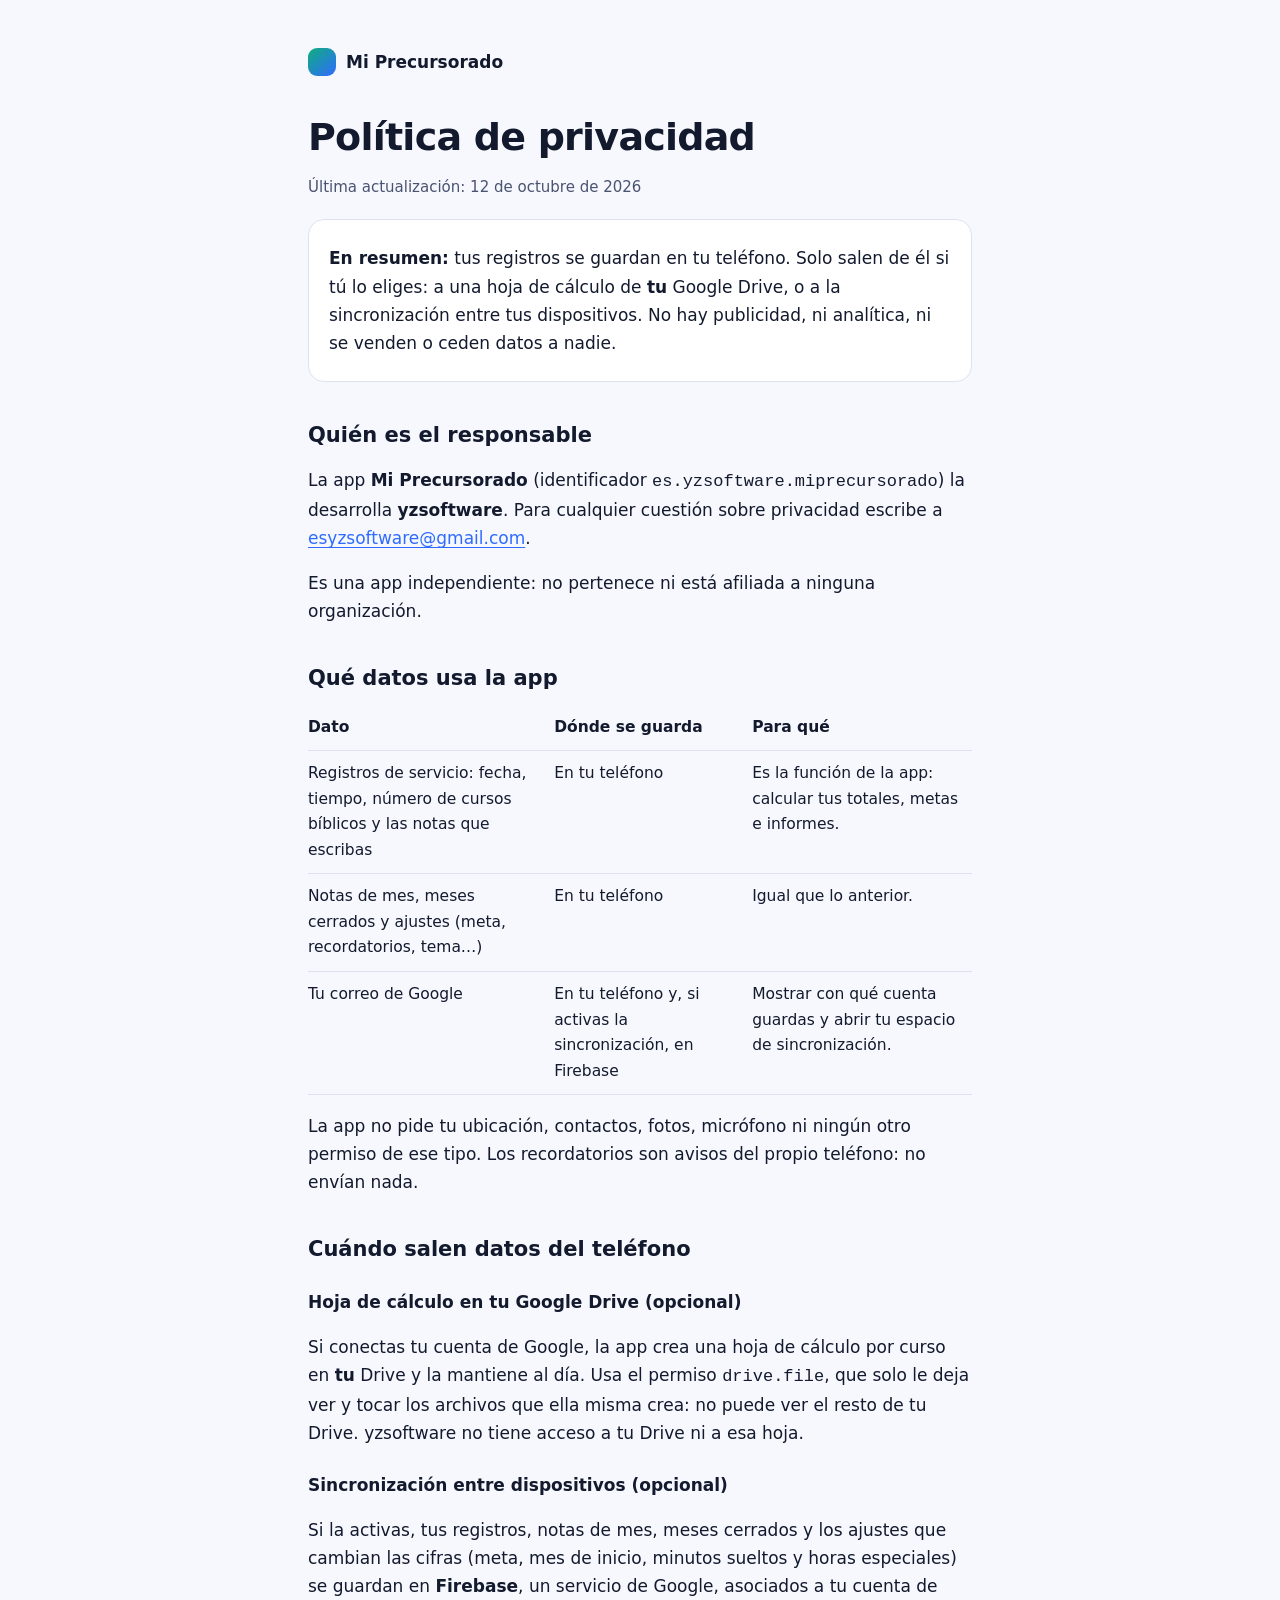
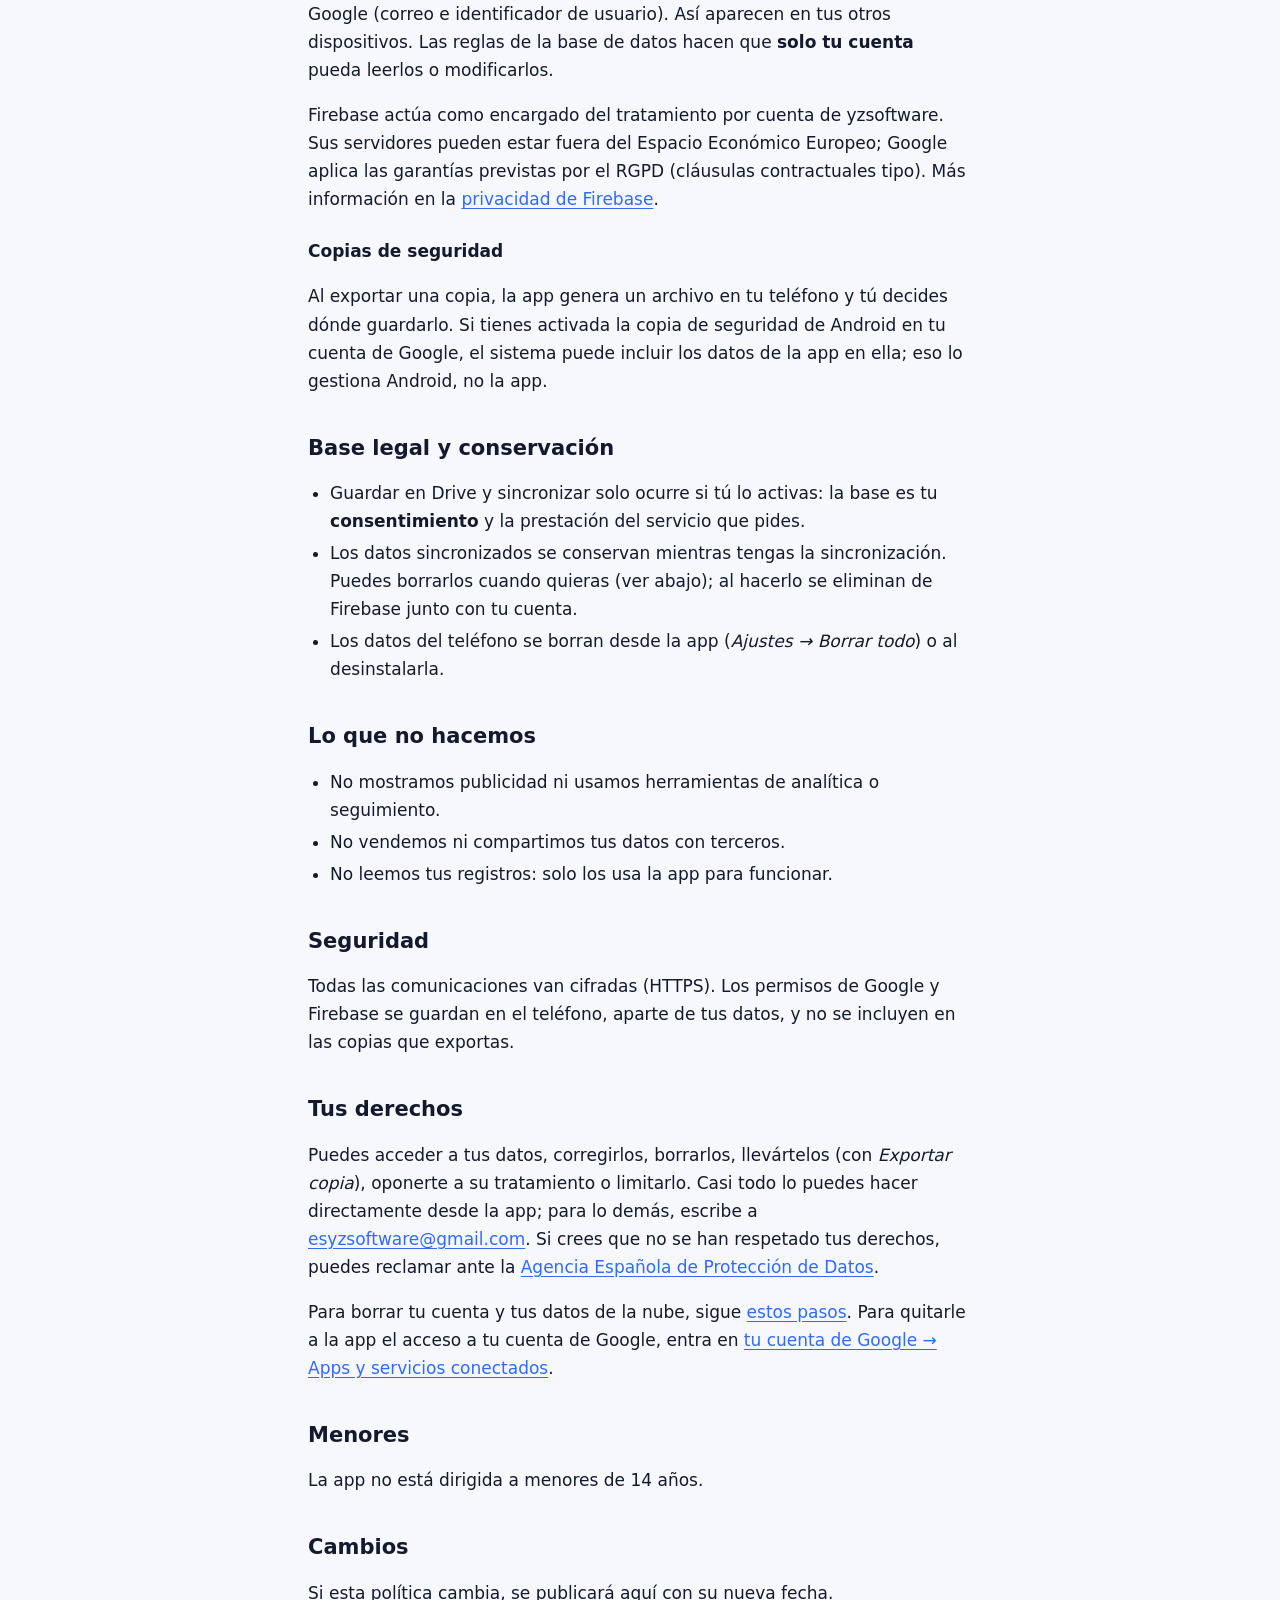
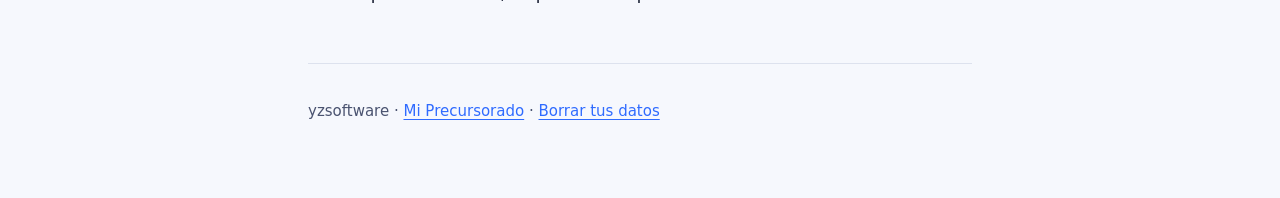
==== privacidad.html @ 78ad8b09 "Política de privacidad y borrado de datos de Mi Precursorado" ====
<!doctype html>
<html lang="es">
<head>
<meta charset="utf-8">
<meta name="viewport" content="width=device-width, initial-scale=1">
<title>Privacidad · Mi Precursorado</title>
<meta name="description" content="Política de privacidad de la app Mi Precursorado (es.yzsoftware.miprecursorado).">
<link rel="stylesheet" href="estilo.css">
</head>
<body>
<main>
  <a class="marca" href="./"><i aria-hidden="true"></i>Mi Precursorado</a>
  <h1>Política de privacidad</h1>
  <p class="fecha">Última actualización: 12 de octubre de 2026</p>

  <div class="caja">
    <p><b>En resumen:</b> tus registros se guardan en tu teléfono. Solo salen de él si tú lo eliges: a una hoja de cálculo de <b>tu</b> Google Drive, o a la sincronización entre tus dispositivos. No hay publicidad, ni analítica, ni se venden o ceden datos a nadie.</p>
  </div>

  <h2>Quién es el responsable</h2>
  <p>La app <b>Mi Precursorado</b> (identificador <code>es.yzsoftware.miprecursorado</code>) la desarrolla <b>yzsoftware</b>. Para cualquier cuestión sobre privacidad escribe a <a href="mailto:esyzsoftware@gmail.com">esyzsoftware@gmail.com</a>.</p>
  <p>Es una app independiente: no pertenece ni está afiliada a ninguna organización.</p>

  <h2>Qué datos usa la app</h2>
  <table>
    <thead><tr><th>Dato</th><th>Dónde se guarda</th><th>Para qué</th></tr></thead>
    <tbody>
      <tr><td>Registros de servicio: fecha, tiempo, número de cursos bíblicos y las notas que escribas</td><td>En tu teléfono</td><td>Es la función de la app: calcular tus totales, metas e informes.</td></tr>
      <tr><td>Notas de mes, meses cerrados y ajustes (meta, recordatorios, tema…)</td><td>En tu teléfono</td><td>Igual que lo anterior.</td></tr>
      <tr><td>Tu correo de Google</td><td>En tu teléfono y, si activas la sincronización, en Firebase</td><td>Mostrar con qué cuenta guardas y abrir tu espacio de sincronización.</td></tr>
    </tbody>
  </table>
  <p>La app no pide tu ubicación, contactos, fotos, micrófono ni ningún otro permiso de ese tipo. Los recordatorios son avisos del propio teléfono: no envían nada.</p>

  <h2>Cuándo salen datos del teléfono</h2>
  <h3>Hoja de cálculo en tu Google Drive (opcional)</h3>
  <p>Si conectas tu cuenta de Google, la app crea una hoja de cálculo por curso en <b>tu</b> Drive y la mantiene al día. Usa el permiso <code>drive.file</code>, que solo le deja ver y tocar los archivos que ella misma crea: no puede ver el resto de tu Drive. yzsoftware no tiene acceso a tu Drive ni a esa hoja.</p>

  <h3>Sincronización entre dispositivos (opcional)</h3>
  <p>Si la activas, tus registros, notas de mes, meses cerrados y los ajustes que cambian las cifras (meta, mes de inicio, minutos sueltos y horas especiales) se guardan en <b>Firebase</b>, un servicio de Google, asociados a tu cuenta de Google (correo e identificador de usuario). Así aparecen en tus otros dispositivos. Las reglas de la base de datos hacen que <b>solo tu cuenta</b> pueda leerlos o modificarlos.</p>
  <p>Firebase actúa como encargado del tratamiento por cuenta de yzsoftware. Sus servidores pueden estar fuera del Espacio Económico Europeo; Google aplica las garantías previstas por el RGPD (cláusulas contractuales tipo). Más información en la <a href="https://firebase.google.com/support/privacy" rel="noopener">privacidad de Firebase</a>.</p>

  <h3>Copias de seguridad</h3>
  <p>Al exportar una copia, la app genera un archivo en tu teléfono y tú decides dónde guardarlo. Si tienes activada la copia de seguridad de Android en tu cuenta de Google, el sistema puede incluir los datos de la app en ella; eso lo gestiona Android, no la app.</p>

  <h2>Base legal y conservación</h2>
  <ul>
    <li>Guardar en Drive y sincronizar solo ocurre si tú lo activas: la base es tu <b>consentimiento</b> y la prestación del servicio que pides.</li>
    <li>Los datos sincronizados se conservan mientras tengas la sincronización. Puedes borrarlos cuando quieras (ver abajo); al hacerlo se eliminan de Firebase junto con tu cuenta.</li>
    <li>Los datos del teléfono se borran desde la app (<i>Ajustes → Borrar todo</i>) o al desinstalarla.</li>
  </ul>

  <h2>Lo que no hacemos</h2>
  <ul>
    <li>No mostramos publicidad ni usamos herramientas de analítica o seguimiento.</li>
    <li>No vendemos ni compartimos tus datos con terceros.</li>
    <li>No leemos tus registros: solo los usa la app para funcionar.</li>
  </ul>

  <h2>Seguridad</h2>
  <p>Todas las comunicaciones van cifradas (HTTPS). Los permisos de Google y Firebase se guardan en el teléfono, aparte de tus datos, y no se incluyen en las copias que exportas.</p>

  <h2>Tus derechos</h2>
  <p>Puedes acceder a tus datos, corregirlos, borrarlos, llevártelos (con <i>Exportar copia</i>), oponerte a su tratamiento o limitarlo. Casi todo lo puedes hacer directamente desde la app; para lo demás, escribe a <a href="mailto:esyzsoftware@gmail.com">esyzsoftware@gmail.com</a>. Si crees que no se han respetado tus derechos, puedes reclamar ante la <a href="https://www.aepd.es" rel="noopener">Agencia Española de Protección de Datos</a>.</p>
  <p>Para borrar tu cuenta y tus datos de la nube, sigue <a href="borrar-datos.html">estos pasos</a>. Para quitarle a la app el acceso a tu cuenta de Google, entra en <a href="https://myaccount.google.com/connections" rel="noopener">tu cuenta de Google → Apps y servicios conectados</a>.</p>

  <h2>Menores</h2>
  <p>La app no está dirigida a menores de 14 años.</p>

  <h2>Cambios</h2>
  <p>Si esta política cambia, se publicará aquí con su nueva fecha.</p>

  <footer>
    <p>yzsoftware · <a href="./">Mi Precursorado</a> · <a href="borrar-datos.html">Borrar tus datos</a></p>
  </footer>
</main>
</body>
</html>
---- estilo.css ----
:root{
  --fondo:#f6f8fd;
  --papel:#ffffff;
  --texto:#131a2e;
  --suave:#4a5370;
  --linea:#dde2ee;
  --acento:#2f6bff;
  --acento-2:#0fae7f;
  color-scheme:light dark;
}
@media (prefers-color-scheme:dark){
  :root{
    --fondo:#080c18;
    --papel:#0f1526;
    --texto:#eef2ff;
    --suave:#a9b2cc;
    --linea:#232c45;
    --acento:#7fb0ff;
    --acento-2:#7bf1c4;
  }
}
*{box-sizing:border-box}
html{-webkit-text-size-adjust:100%}
body{
  margin:0;background:var(--fondo);color:var(--texto);
  font:17px/1.65 -apple-system,"Segoe UI",Roboto,system-ui,sans-serif;
  -webkit-font-smoothing:antialiased;
}
::selection{background:color-mix(in srgb,var(--acento) 30%,transparent)}
a{color:var(--acento);text-underline-offset:3px}
a:focus-visible{outline:2px solid var(--acento);outline-offset:3px;border-radius:4px}
main{max-width:44rem;margin:0 auto;padding:48px 20px 64px}
.marca{display:flex;align-items:center;gap:10px;font-weight:700;text-decoration:none;color:var(--texto);margin-bottom:40px}
.marca i{width:28px;height:28px;border-radius:9px;background:linear-gradient(140deg,var(--acento-2),var(--acento))}
h1{font-size:clamp(28px,6vw,38px);line-height:1.15;letter-spacing:-.02em;margin:0 0 12px;text-wrap:balance}
h2{font-size:21px;line-height:1.3;margin:40px 0 8px}
h3{font-size:17px;margin:24px 0 4px}
p,li{max-width:68ch}
ul,ol{padding-left:1.3em}
li{margin:4px 0}
.entradilla{font-size:19px;color:var(--suave);margin:0 0 8px}
.fecha{color:var(--suave);font-size:15px}
.caja{background:var(--papel);border:1px solid var(--linea);border-radius:16px;padding:18px 20px;margin:20px 0}
.caja p{margin:6px 0}
table{width:100%;border-collapse:collapse;font-size:15.5px;margin:12px 0}
th,td{text-align:left;vertical-align:top;padding:10px 12px 10px 0;border-bottom:1px solid var(--linea)}
th{font-weight:650}
.enlaces{list-style:none;padding:0;display:grid;gap:12px;margin:32px 0}
.enlaces a{display:block;padding:16px 18px;border:1px solid var(--linea);border-radius:14px;background:var(--papel);
  text-decoration:none;color:var(--texto);font-weight:650}
.enlaces a span{display:block;font-weight:400;color:var(--suave);font-size:15px}
.enlaces a:hover{border-color:var(--acento)}
footer{margin-top:56px;padding-top:20px;border-top:1px solid var(--linea);color:var(--suave);font-size:15px}
@media (max-width:520px){
  body{font-size:16px}
  table,thead,tbody,tr,th,td{display:block}
  thead{display:none}
  tr{padding:10px 0;border-bottom:1px solid var(--linea)}
  td{border:0;padding:2px 0}
  td:first-child{font-weight:650}
}
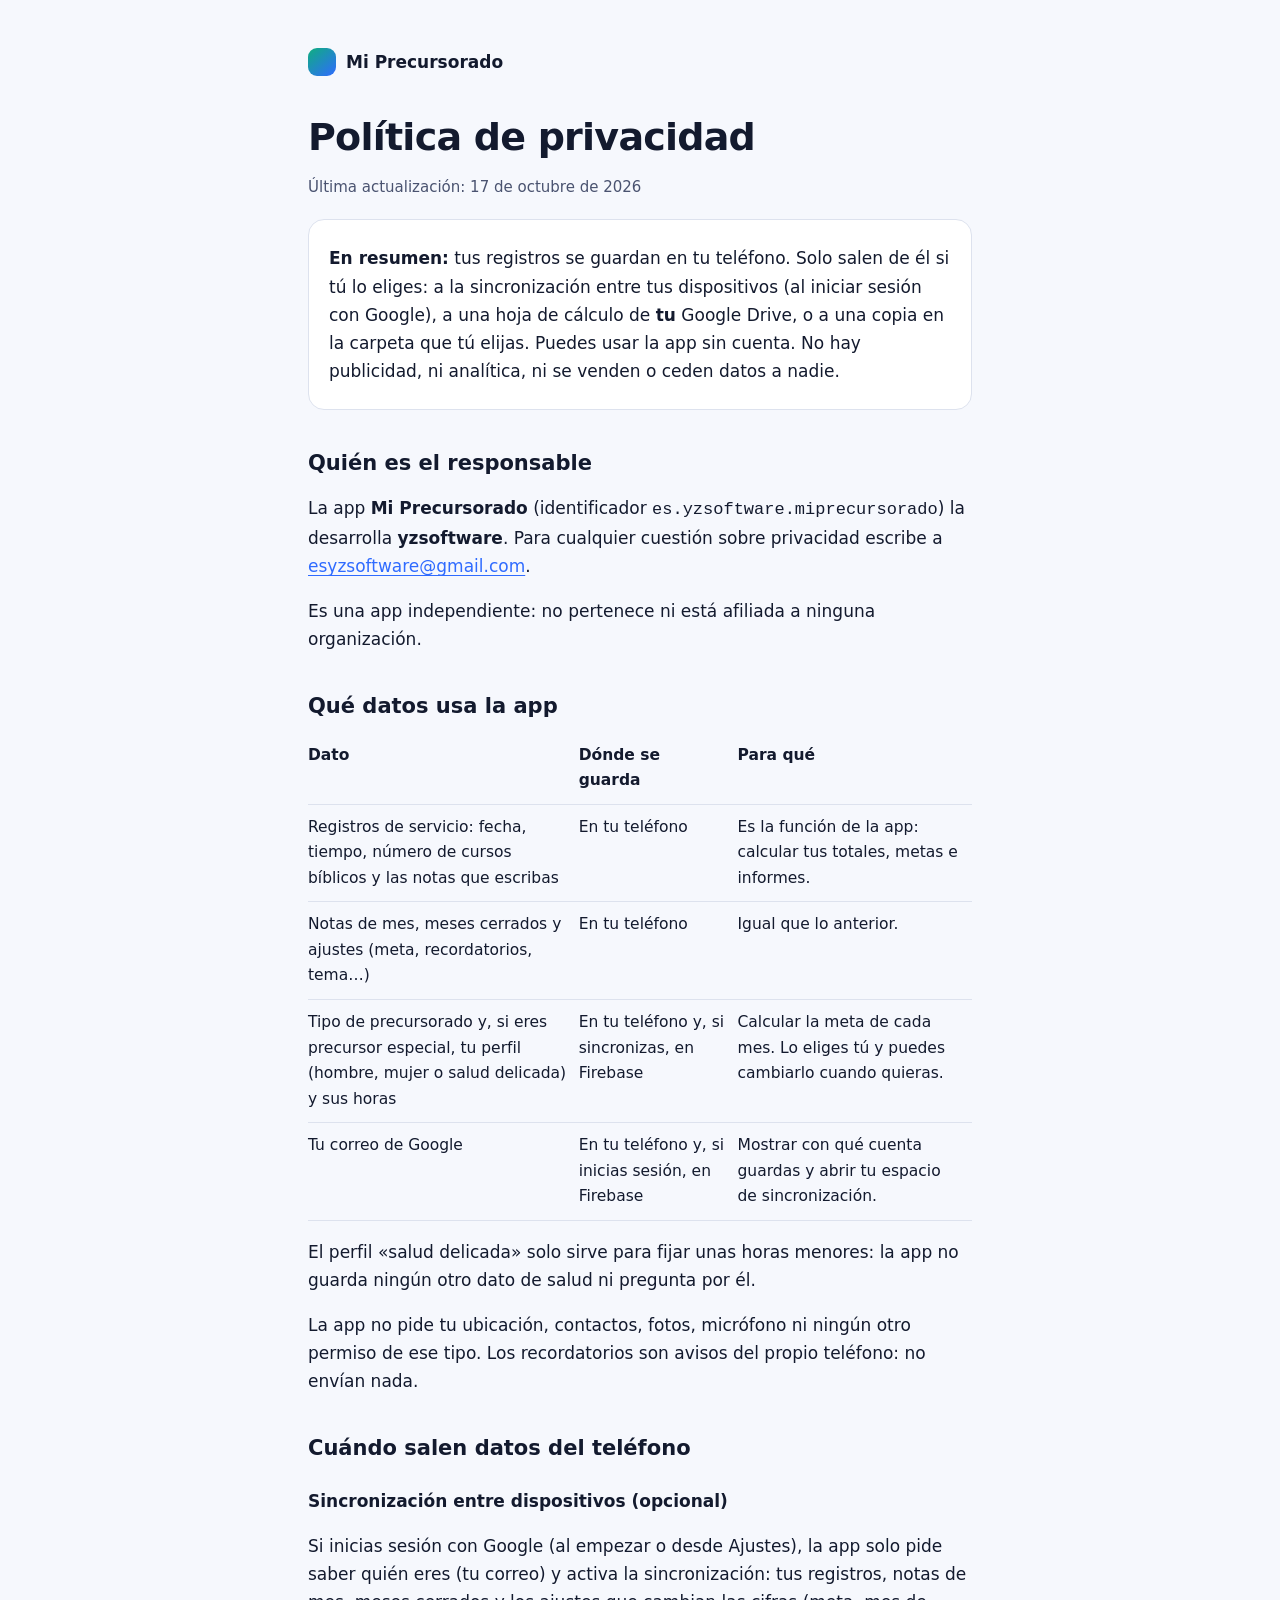
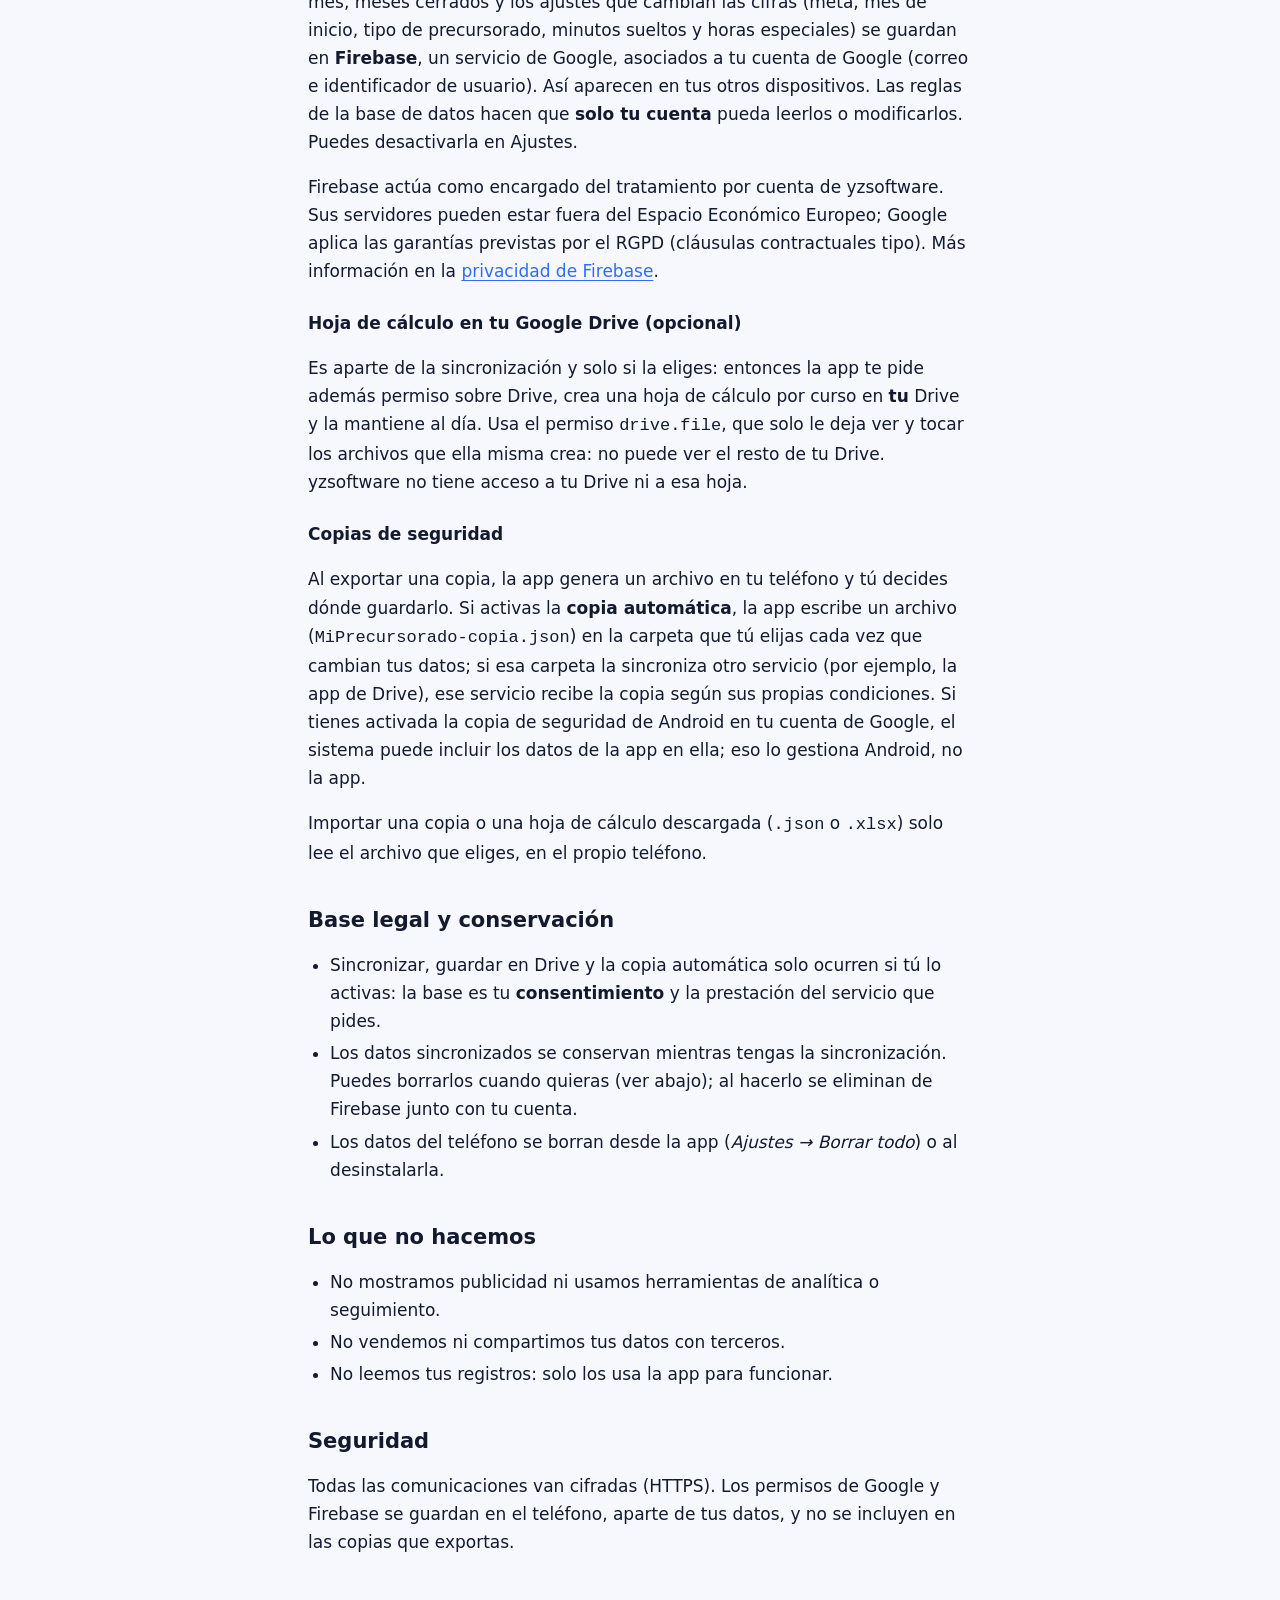
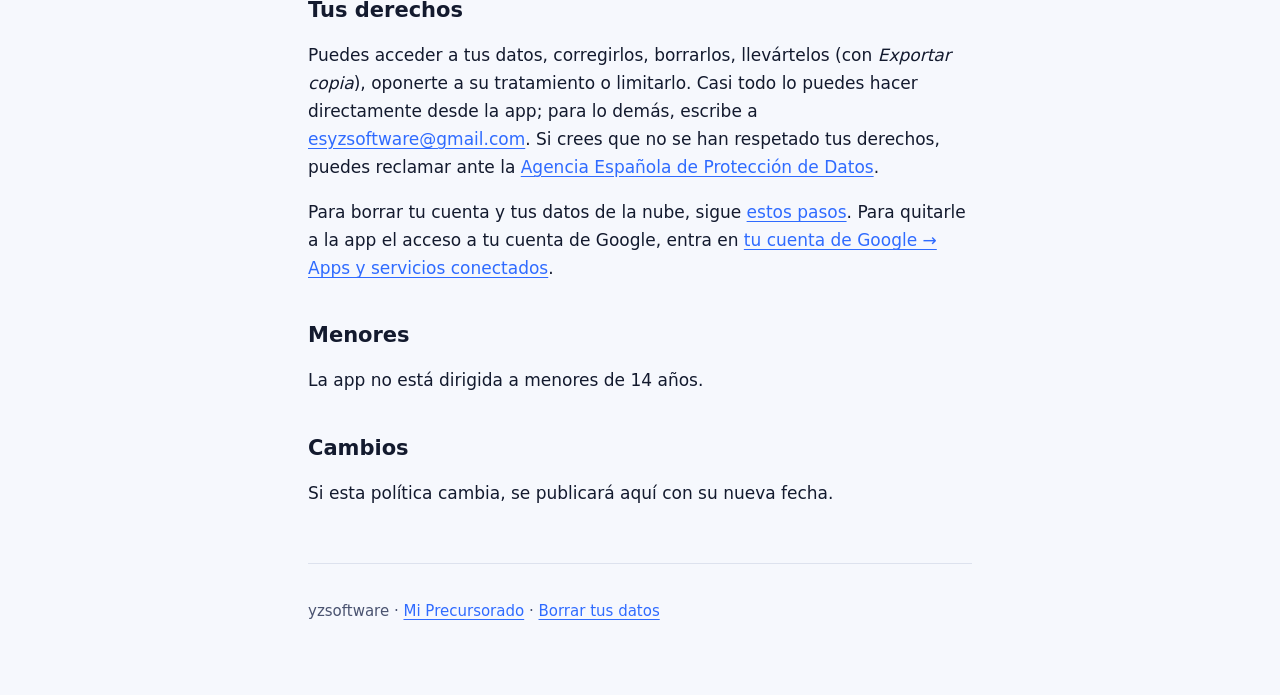
==== commit 37676a51: "Política de privacidad: inicio de sesión, tipo de precursorado, copia automática e importar Co-Autho" ====
--- a/privacidad.html
+++ b/privacidad.html
@@ -11,10 +11,10 @@
 <main>
   <a class="marca" href="./"><i aria-hidden="true"></i>Mi Precursorado</a>
   <h1>Política de privacidad</h1>
-  <p class="fecha">Última actualización: 12 de octubre de 2026</p>
+  <p class="fecha">Última actualización: 17 de octubre de 2026</p>
 
   <div class="caja">
-    <p><b>En resumen:</b> tus registros se guardan en tu teléfono. Solo salen de él si tú lo eliges: a una hoja de cálculo de <b>tu</b> Google Drive, o a la sincronización entre tus dispositivos. No hay publicidad, ni analítica, ni se venden o ceden datos a nadie.</p>
+    <p><b>En resumen:</b> tus registros se guardan en tu teléfono. Solo salen de él si tú lo eliges: a la sincronización entre tus dispositivos (al iniciar sesión con Google), a una hoja de cálculo de <b>tu</b> Google Drive, o a una copia en la carpeta que tú elijas. Puedes usar la app sin cuenta. No hay publicidad, ni analítica, ni se venden o ceden datos a nadie.</p>
   </div>
 
   <h2>Quién es el responsable</h2>
@@ -27,25 +27,28 @@
     <tbody>
       <tr><td>Registros de servicio: fecha, tiempo, número de cursos bíblicos y las notas que escribas</td><td>En tu teléfono</td><td>Es la función de la app: calcular tus totales, metas e informes.</td></tr>
       <tr><td>Notas de mes, meses cerrados y ajustes (meta, recordatorios, tema…)</td><td>En tu teléfono</td><td>Igual que lo anterior.</td></tr>
-      <tr><td>Tu correo de Google</td><td>En tu teléfono y, si activas la sincronización, en Firebase</td><td>Mostrar con qué cuenta guardas y abrir tu espacio de sincronización.</td></tr>
+      <tr><td>Tipo de precursorado y, si eres precursor especial, tu perfil (hombre, mujer o salud delicada) y sus horas</td><td>En tu teléfono y, si sincronizas, en Firebase</td><td>Calcular la meta de cada mes. Lo eliges tú y puedes cambiarlo cuando quieras.</td></tr>
+      <tr><td>Tu correo de Google</td><td>En tu teléfono y, si inicias sesión, en Firebase</td><td>Mostrar con qué cuenta guardas y abrir tu espacio de sincronización.</td></tr>
     </tbody>
   </table>
+  <p>El perfil «salud delicada» solo sirve para fijar unas horas menores: la app no guarda ningún otro dato de salud ni pregunta por él.</p>
   <p>La app no pide tu ubicación, contactos, fotos, micrófono ni ningún otro permiso de ese tipo. Los recordatorios son avisos del propio teléfono: no envían nada.</p>
 
   <h2>Cuándo salen datos del teléfono</h2>
-  <h3>Hoja de cálculo en tu Google Drive (opcional)</h3>
-  <p>Si conectas tu cuenta de Google, la app crea una hoja de cálculo por curso en <b>tu</b> Drive y la mantiene al día. Usa el permiso <code>drive.file</code>, que solo le deja ver y tocar los archivos que ella misma crea: no puede ver el resto de tu Drive. yzsoftware no tiene acceso a tu Drive ni a esa hoja.</p>
-
   <h3>Sincronización entre dispositivos (opcional)</h3>
-  <p>Si la activas, tus registros, notas de mes, meses cerrados y los ajustes que cambian las cifras (meta, mes de inicio, minutos sueltos y horas especiales) se guardan en <b>Firebase</b>, un servicio de Google, asociados a tu cuenta de Google (correo e identificador de usuario). Así aparecen en tus otros dispositivos. Las reglas de la base de datos hacen que <b>solo tu cuenta</b> pueda leerlos o modificarlos.</p>
+  <p>Si inicias sesión con Google (al empezar o desde Ajustes), la app solo pide saber quién eres (tu correo) y activa la sincronización: tus registros, notas de mes, meses cerrados y los ajustes que cambian las cifras (meta, mes de inicio, tipo de precursorado, minutos sueltos y horas especiales) se guardan en <b>Firebase</b>, un servicio de Google, asociados a tu cuenta de Google (correo e identificador de usuario). Así aparecen en tus otros dispositivos. Las reglas de la base de datos hacen que <b>solo tu cuenta</b> pueda leerlos o modificarlos. Puedes desactivarla en Ajustes.</p>
   <p>Firebase actúa como encargado del tratamiento por cuenta de yzsoftware. Sus servidores pueden estar fuera del Espacio Económico Europeo; Google aplica las garantías previstas por el RGPD (cláusulas contractuales tipo). Más información en la <a href="https://firebase.google.com/support/privacy" rel="noopener">privacidad de Firebase</a>.</p>
 
+  <h3>Hoja de cálculo en tu Google Drive (opcional)</h3>
+  <p>Es aparte de la sincronización y solo si la eliges: entonces la app te pide además permiso sobre Drive, crea una hoja de cálculo por curso en <b>tu</b> Drive y la mantiene al día. Usa el permiso <code>drive.file</code>, que solo le deja ver y tocar los archivos que ella misma crea: no puede ver el resto de tu Drive. yzsoftware no tiene acceso a tu Drive ni a esa hoja.</p>
+
   <h3>Copias de seguridad</h3>
-  <p>Al exportar una copia, la app genera un archivo en tu teléfono y tú decides dónde guardarlo. Si tienes activada la copia de seguridad de Android en tu cuenta de Google, el sistema puede incluir los datos de la app en ella; eso lo gestiona Android, no la app.</p>
+  <p>Al exportar una copia, la app genera un archivo en tu teléfono y tú decides dónde guardarlo. Si activas la <b>copia automática</b>, la app escribe un archivo (<code>MiPrecursorado-copia.json</code>) en la carpeta que tú elijas cada vez que cambian tus datos; si esa carpeta la sincroniza otro servicio (por ejemplo, la app de Drive), ese servicio recibe la copia según sus propias condiciones. Si tienes activada la copia de seguridad de Android en tu cuenta de Google, el sistema puede incluir los datos de la app en ella; eso lo gestiona Android, no la app.</p>
+  <p>Importar una copia o una hoja de cálculo descargada (<code>.json</code> o <code>.xlsx</code>) solo lee el archivo que eliges, en el propio teléfono.</p>
 
   <h2>Base legal y conservación</h2>
   <ul>
-    <li>Guardar en Drive y sincronizar solo ocurre si tú lo activas: la base es tu <b>consentimiento</b> y la prestación del servicio que pides.</li>
+    <li>Sincronizar, guardar en Drive y la copia automática solo ocurren si tú lo activas: la base es tu <b>consentimiento</b> y la prestación del servicio que pides.</li>
     <li>Los datos sincronizados se conservan mientras tengas la sincronización. Puedes borrarlos cuando quieras (ver abajo); al hacerlo se eliminan de Firebase junto con tu cuenta.</li>
     <li>Los datos del teléfono se borran desde la app (<i>Ajustes → Borrar todo</i>) o al desinstalarla.</li>
   </ul>
